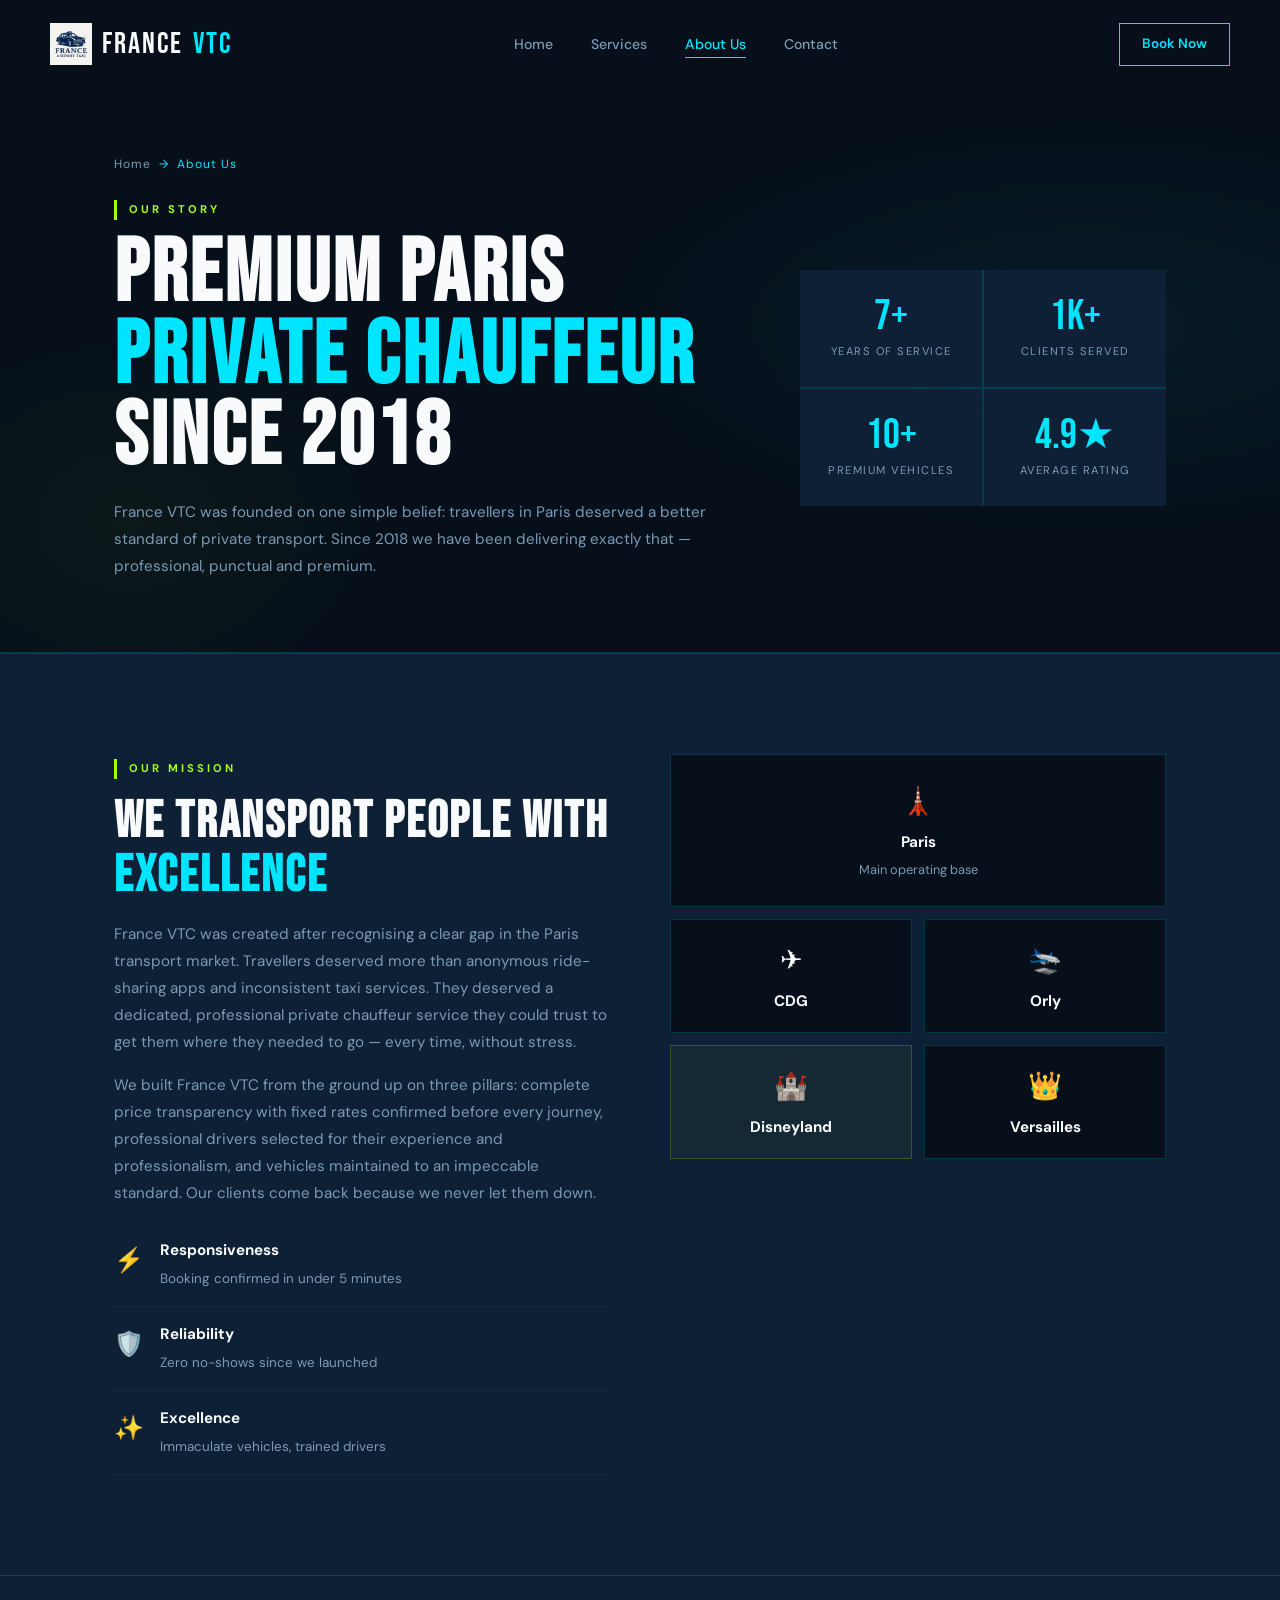
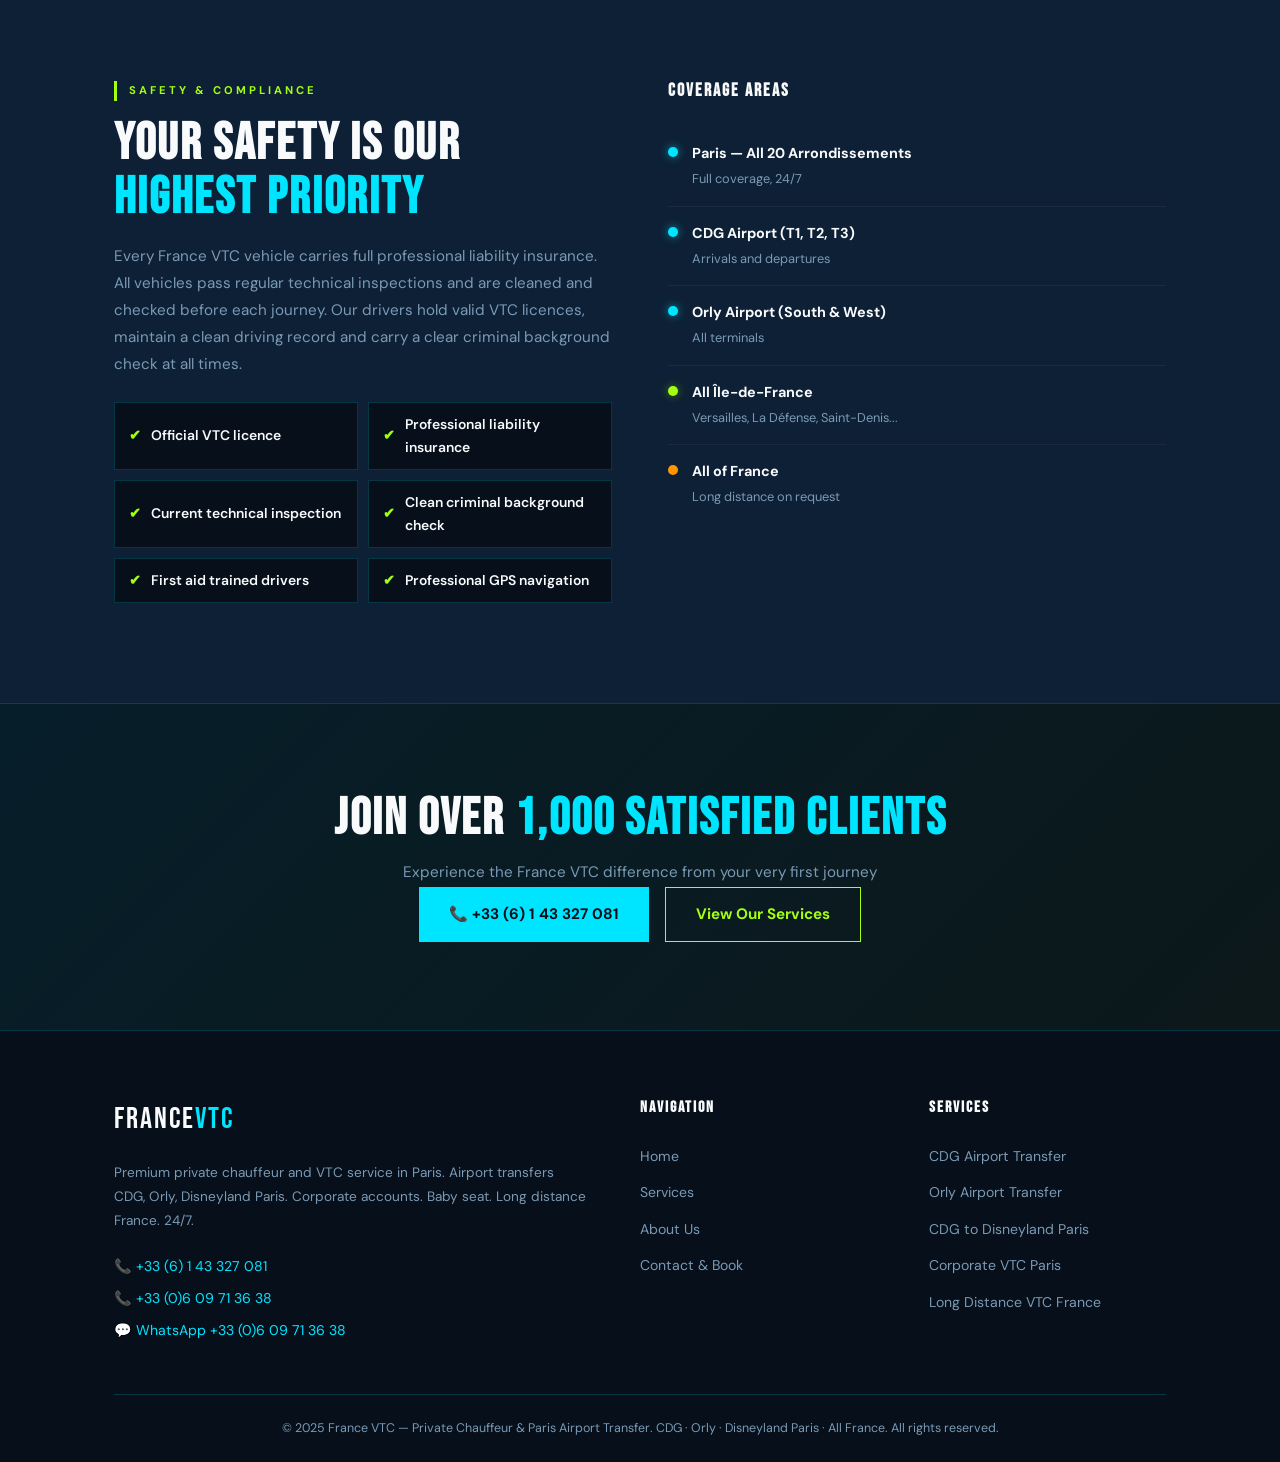
==== about.html @ c07869f2 "Initial commit" ====
<!DOCTYPE html>
<html lang="en">
<head>
  <meta charset="UTF-8">
  <meta name="viewport" content="width=device-width, initial-scale=1.0">
  <title>About France VTC – Paris Private Chauffeur Service Since 2018 | Our Story & Fleet</title>
  <meta name="description" content="Learn about France VTC — Paris's premium private chauffeur service since 2018. Professional drivers, executive fleet, full coverage across Paris, CDG, Orly, Disneyland and all of France.">
  <meta name="keywords" content="about France VTC, France VTC Paris history, private chauffeur Paris, VTC professional drivers, executive fleet Paris, France VTC coverage, VTC Paris Île-de-France">
  <meta name="robots" content="index, follow">
  <meta name="author" content="France VTC">
  <meta name="geo.region" content="FR-IDF">
  <link rel="canonical" href="https://www.francevtc.fr/about.html">
  <meta property="og:type" content="website">
  <meta property="og:site_name" content="France VTC">
  <meta property="og:url" content="https://www.francevtc.fr/about.html">
  <meta property="og:title" content="About France VTC – Paris Private Chauffeur Since 2018">
  <meta property="og:description" content="France VTC is Paris's trusted private chauffeur service. Professional drivers, executive fleet, 24/7 availability across Paris, CDG, Orly and all of France.">
  <meta property="og:image" content="https://www.francevtc.fr/og-about.webp">
  <meta property="og:locale" content="en_GB">
  <meta name="twitter:card" content="summary_large_image">
  <meta name="twitter:title" content="About France VTC – Paris Private Chauffeur Since 2018">
  <meta name="twitter:description" content="France VTC — premium VTC Paris since 2018. Professional drivers, executive fleet, all airports.">

  <link rel="stylesheet" href="style-about.css">
  <link rel="preconnect" href="https://fonts.googleapis.com">
  <link rel="preconnect" href="https://fonts.gstatic.com" crossorigin>
  <link href="https://fonts.googleapis.com/css2?family=Bebas+Neue&family=DM+Sans:wght@300;400;500;700&display=swap" rel="stylesheet">
</head>
<body>

<nav class="navbar" id="navbar" role="navigation" aria-label="Main navigation">
  <div class="nav-inner">
    <a href="index.html" class="nav-logo" aria-label="France VTC – Home">
  <img src="logo.png" alt="France VTC Logo" class="logo-img">
  FRANCE<span>VTC</span>
</a>
    <ul class="nav-links" role="list">
      <li><a href="index.html">Home</a></li>
      <li><a href="services.html">Services</a></li>
      <li><a href="about.html" class="active" aria-current="page">About Us</a></li>
      <li><a href="contact.html">Contact</a></li>
    </ul>
    <a href="tel:+33614332708" class="nav-cta">Book Now</a>
    <button class="burger" id="burger" aria-label="Toggle mobile menu" aria-expanded="false">&#9776;</button>
  </div>
  <div class="mobile-menu" id="mobileMenu" aria-hidden="true">
    <a href="index.html">Home</a><a href="services.html">Services</a>
    <a href="about.html">About Us</a><a href="contact.html">Contact</a>
    <a href="tel:+33614332708" class="mob-cta">Book Now</a>
  </div>
</nav>

<!-- HERO -->
<header class="about-hero" aria-labelledby="about-title">
  <div class="ah-bg" aria-hidden="true"></div>
  <div class="container">
    <nav class="breadcrumb" aria-label="Breadcrumb">
      <a href="index.html">Home</a><span aria-hidden="true">→</span><span>About Us</span>
    </nav>
    <div class="ah-inner">
      <div class="ah-text">
        <p class="section-tag">Our Story</p>
        <h1 id="about-title" class="ah-title">Premium Paris<br><span class="neon">Private Chauffeur</span><br>Since 2018</h1>
        <p>France VTC was founded on one simple belief: travellers in Paris deserved a better standard of private transport. Since 2018 we have been delivering exactly that — professional, punctual and premium.</p>
      </div>
      <div class="ah-stats" aria-label="France VTC key figures">
        <div class="hs"><span class="hs-num">7+</span><span class="hs-label">Years of Service</span></div>
        <div class="hs"><span class="hs-num">1K+</span><span class="hs-label">Clients Served</span></div>
        <div class="hs"><span class="hs-num">10+</span><span class="hs-label">Premium Vehicles</span></div>
        <div class="hs"><span class="hs-num">4.9★</span><span class="hs-label">Average Rating</span></div>
      </div>
    </div>
  </div>
</header>

<!-- MISSION -->
<section class="mission" aria-labelledby="mission-heading">
  <div class="container">
    <div class="mission-grid">
      <div class="mission-text fade-up">
        <p class="section-tag">Our Mission</p>
        <h2 id="mission-heading">We Transport People with <span class="neon">Excellence</span></h2>
        <p>France VTC was created after recognising a clear gap in the Paris transport market. Travellers deserved more than anonymous ride-sharing apps and inconsistent taxi services. They deserved a dedicated, professional private chauffeur service they could trust to get them where they needed to go — every time, without stress.</p>
        <p>We built France VTC from the ground up on three pillars: complete price transparency with fixed rates confirmed before every journey, professional drivers selected for their experience and professionalism, and vehicles maintained to an impeccable standard. Our clients come back because we never let them down.</p>
        <div class="mission-values">
          <div class="mv"><span class="mv-icon" aria-hidden="true">⚡</span><div><strong>Responsiveness</strong><p>Booking confirmed in under 5 minutes</p></div></div>
          <div class="mv"><span class="mv-icon" aria-hidden="true">🛡️</span><div><strong>Reliability</strong><p>Zero no-shows since we launched</p></div></div>
          <div class="mv"><span class="mv-icon" aria-hidden="true">✨</span><div><strong>Excellence</strong><p>Immaculate vehicles, trained drivers</p></div></div>
        </div>
      </div>
      <div class="mission-visual fade-up" aria-hidden="true">
        <div class="city-grid">
          <div class="cg big"><span class="cg-icon">🗼</span><strong>Paris</strong><p>Main operating base</p></div>
          <div class="cg"><span class="cg-icon">✈</span><strong>CDG</strong></div>
          <div class="cg"><span class="cg-icon">🛬</span><strong>Orly</strong></div>
          <div class="cg accent"><span class="cg-icon">🏰</span><strong>Disneyland</strong></div>
          <div class="cg"><span class="cg-icon">👑</span><strong>Versailles</strong></div>
        </div>
      </div>
    </div>
  </div>
</section>





<!-- SAFETY -->
<section class="safety-section" aria-labelledby="safety-heading">
  <div class="container">
    <div class="safety-grid">
      <div class="safety-text fade-up">
        <p class="section-tag">Safety &amp; Compliance</p>
        <h2 id="safety-heading">Your Safety is Our <span class="neon">Highest Priority</span></h2>
        <p>Every France VTC vehicle carries full professional liability insurance. All vehicles pass regular technical inspections and are cleaned and checked before each journey. Our drivers hold valid VTC licences, maintain a clean driving record and carry a clear criminal background check at all times.</p>
        <div class="safety-badges" role="list">
          <div class="sb" role="listitem"><span aria-hidden="true">✔</span> Official VTC licence</div>
          <div class="sb" role="listitem"><span aria-hidden="true">✔</span> Professional liability insurance</div>
          <div class="sb" role="listitem"><span aria-hidden="true">✔</span> Current technical inspection</div>
          <div class="sb" role="listitem"><span aria-hidden="true">✔</span> Clean criminal background check</div>
          <div class="sb" role="listitem"><span aria-hidden="true">✔</span> First aid trained drivers</div>
          <div class="sb" role="listitem"><span aria-hidden="true">✔</span> Professional GPS navigation</div>
        </div>
      </div>
      <div class="coverage fade-up">
        <h3>Coverage Areas</h3>
        <div class="zones" role="list">
          <div class="zone" role="listitem"><span class="zdot primary" aria-hidden="true"></span><div><strong>Paris — All 20 Arrondissements</strong><p>Full coverage, 24/7</p></div></div>
          <div class="zone" role="listitem"><span class="zdot primary" aria-hidden="true"></span><div><strong>CDG Airport (T1, T2, T3)</strong><p>Arrivals and departures</p></div></div>
          <div class="zone" role="listitem"><span class="zdot primary" aria-hidden="true"></span><div><strong>Orly Airport (South &amp; West)</strong><p>All terminals</p></div></div>
          <div class="zone" role="listitem"><span class="zdot secondary" aria-hidden="true"></span><div><strong>All Île-de-France</strong><p>Versailles, La Défense, Saint-Denis...</p></div></div>
          <div class="zone" role="listitem"><span class="zdot accent" aria-hidden="true"></span><div><strong>All of France</strong><p>Long distance on request</p></div></div>
        </div>
      </div>
    </div>
  </div>
</section>

<!-- CTA -->
<section class="cta-banner" aria-labelledby="cta-heading">
  <div class="container">
    <h2 id="cta-heading">Join Over <span class="neon">1,000 Satisfied Clients</span></h2>
    <p>Experience the France VTC difference from your very first journey</p>
    <div class="cta-btns">
      <a href="tel:+33614332708" class="btn-primary pulse">📞 +33 (6) 1 43 327 081</a>
      <a href="services.html" class="btn-secondary">View Our Services</a>
    </div>
  </div>
</section>

<footer class="footer" role="contentinfo">
  <div class="container">
    <div class="footer-grid">
      <div class="footer-brand">
        <a href="index.html" class="nav-logo">FRANCE<span>VTC</span></a>
        <p>Premium private chauffeur and VTC service in Paris. Airport transfers CDG, Orly, Disneyland Paris. Corporate accounts. Baby seat. Long distance France. 24/7.</p>
        <div class="footer-phones">
          <a href="tel:+33614332708">📞 +33 (6) 1 43 327 081</a>
          <a href="tel:+33609713638">📞 +33 (0)6 09 71 36 38</a>
          <a href="https://wa.me/33609713638" target="_blank" rel="noopener noreferrer">💬 WhatsApp +33 (0)6 09 71 36 38</a>
        </div>
      </div>
      <div class="footer-links">
        <h3>Navigation</h3>
        <ul role="list">
          <li><a href="index.html">Home</a></li>
          <li><a href="services.html">Services</a></li>
          <li><a href="about.html">About Us</a></li>
          <li><a href="contact.html">Contact &amp; Book</a></li>
        </ul>
      </div>
      <div class="footer-services">
        <h3>Services</h3>
        <ul role="list">
          <li><a href="services.html">CDG Airport Transfer</a></li>
          <li><a href="services.html">Orly Airport Transfer</a></li>
          <li><a href="services.html">CDG to Disneyland Paris</a></li>
          <li><a href="services.html">Corporate VTC Paris</a></li>
          <li><a href="services.html">Long Distance VTC France</a></li>
        </ul>
      </div>
    </div>
    <div class="footer-bottom">
      <p>© 2025 France VTC — Private Chauffeur &amp; Paris Airport Transfer. CDG · Orly · Disneyland Paris · All France. All rights reserved.</p>
    </div>
  </div>
</footer>

<script>
  window.addEventListener('scroll', () => { document.getElementById('navbar').classList.toggle('scrolled', window.scrollY > 50); }, { passive: true });
  const b = document.getElementById('burger'), m = document.getElementById('mobileMenu');
  b.addEventListener('click', () => { const o = m.classList.toggle('open'); b.setAttribute('aria-expanded', o); m.setAttribute('aria-hidden', !o); });
  const els = document.querySelectorAll('.fade-up');
  const ob = new IntersectionObserver(entries => { entries.forEach((e,i) => { if (!e.isIntersecting) return; setTimeout(() => e.target.classList.add('visible'), i * 70); ob.unobserve(e.target); }); }, { threshold: 0.1 });
  els.forEach(el => ob.observe(el));
</script>
</body>
</html>
---- style-about.css ----
/* ============================================================
   FRANCE VTC — ABOUT PAGE STYLES
   Design: Data Dashboard / Urban Pulse
   ============================================================ */
:root{--navy-deep:#060f1a;--navy-mid:#0e2035;--cyan:#00E5FF;--cyan-faint:rgba(0,229,255,0.07);--cyan-dim:rgba(0,229,255,0.14);--white:#F8FAFC;--lime:#A3FF12;--muted:#7a9ab5;--border:rgba(0,229,255,0.18);--font-head:'Bebas Neue',sans-serif;--font-body:'DM Sans',sans-serif}
*,*::before,*::after{box-sizing:border-box;margin:0;padding:0}
html{scroll-behavior:smooth}
body{background:var(--navy-deep);color:var(--white);font-family:var(--font-body);line-height:1.65;overflow-x:hidden}
a{text-decoration:none;color:inherit} ul,ol{list-style:none}
.container{max-width:1100px;margin:0 auto;padding:0 24px}
p{color:var(--muted);line-height:1.78;font-size:.95rem}
strong{color:var(--white)}
.neon{color:var(--cyan)}
.section-tag{display:inline-block;font-size:.7rem;letter-spacing:3px;text-transform:uppercase;font-weight:700;color:var(--lime);border-left:3px solid var(--lime);padding-left:12px;margin-bottom:14px}
h2{font-family:var(--font-head);font-size:clamp(1.9rem,4vw,3.2rem);letter-spacing:2px;text-transform:uppercase;line-height:1.05;margin-bottom:18px}
.section-sub{color:var(--muted);max-width:580px;margin-bottom:44px;font-size:1rem}
.breadcrumb{display:flex;align-items:center;gap:8px;font-size:.75rem;color:var(--muted);letter-spacing:1px;margin-bottom:20px}
.breadcrumb a:hover{color:var(--cyan)} .breadcrumb span{color:var(--cyan)}
/* BUTTONS */
.btn-primary{display:inline-flex;align-items:center;gap:8px;background:var(--cyan);color:var(--navy-deep);padding:14px 30px;font-weight:700;font-size:.95rem;transition:all .3s}
.btn-primary:hover{background:#00ccee;transform:translateY(-2px);box-shadow:0 10px 30px rgba(0,229,255,.35)}
.btn-secondary{display:inline-flex;align-items:center;gap:8px;border:1.5px solid var(--lime);color:var(--lime);padding:14px 30px;font-weight:700;font-size:.95rem;transition:all .3s}
.btn-secondary:hover{background:var(--lime);color:var(--navy-deep)}
.pulse{animation:ctaPulse 2.8s ease-in-out infinite}
@keyframes ctaPulse{0%,100%{box-shadow:0 0 0 0 rgba(0,229,255,.45)}50%{box-shadow:0 0 0 14px rgba(0,229,255,0)}}
/* NAVBAR */
.nav-logo {
  display: flex;
  align-items: center;
  gap: 10px;
  font-family: var(--font-head);
  font-size: 1.85rem;
  letter-spacing: 2px;
}

.logo-img {
  height: 42px;   /* adjust size if needed */
  width: auto;
  display: block;
}
.navbar{position:fixed;top:0;left:0;right:0;z-index:999;padding:20px 40px;transition:all .35s}
.navbar.scrolled{background:rgba(6,15,26,.94);backdrop-filter:blur(18px);padding:13px 40px;border-bottom:1px solid var(--border)}
.nav-inner{display:flex;align-items:center;justify-content:space-between;max-width:1180px;margin:0 auto}
.nav-logo{font-family:var(--font-head);font-size:1.85rem;letter-spacing:2px}
.nav-logo span{color:var(--cyan)}
.nav-links{display:flex;gap:38px}
.nav-links a{font-size:.88rem;font-weight:500;color:var(--muted);position:relative;transition:color .3s}
.nav-links a::after{content:'';position:absolute;bottom:-5px;left:0;width:0;height:1px;background:var(--cyan);transition:width .3s}
.nav-links a:hover,.nav-links a.active{color:var(--cyan)}
.nav-links a:hover::after,.nav-links a.active::after{width:100%}
.nav-cta{border:1.5px solid var(--cyan);color:var(--cyan);padding:9px 22px;font-size:.85rem;font-weight:600;transition:all .3s}
.nav-cta:hover{background:var(--cyan);color:var(--navy-deep)}
.burger{display:none;background:none;border:none;color:var(--white);font-size:1.5rem;cursor:pointer}
.mobile-menu{display:none;flex-direction:column;background:var(--navy-deep);border-top:1px solid var(--border);padding:8px 0}
.mobile-menu.open{display:flex}
.mobile-menu a{padding:13px 28px;font-size:1rem;color:var(--muted);transition:color .3s}
.mobile-menu a:hover{color:var(--cyan)}
.mob-cta{color:var(--cyan)!important;font-weight:700}
/* HERO */
.about-hero{padding:155px 0 72px;background:var(--navy-deep);position:relative;overflow:hidden;border-bottom:1px solid var(--border)}
.ah-bg{position:absolute;inset:0;background:radial-gradient(ellipse 60% 50% at 85% 50%,rgba(0,229,255,.06),transparent 65%),radial-gradient(ellipse 40% 60% at 10% 80%,rgba(163,255,18,.04),transparent 55%);pointer-events:none}
.ah-inner{display:grid;grid-template-columns:1fr auto;gap:56px;align-items:center;position:relative;z-index:2}
.ah-title{font-family:var(--font-head);font-size:clamp(3rem,7vw,5.5rem);letter-spacing:3px;text-transform:uppercase;line-height:.93;margin-bottom:20px}
.ah-stats{display:grid;grid-template-columns:1fr 1fr;gap:2px;background:var(--border);min-width:260px}
.hs{background:var(--navy-mid);padding:26px 28px;text-align:center}
.hs-num{display:block;font-family:var(--font-head);font-size:2.6rem;color:var(--cyan);line-height:1}
.hs-label{display:block;font-size:.7rem;color:var(--muted);letter-spacing:1.5px;text-transform:uppercase;margin-top:5px}
/* MISSION */
.mission{padding:100px 0;background:var(--navy-mid);border-top:1px solid var(--border)}
.mission-grid{display:grid;grid-template-columns:1fr 1fr;gap:60px;align-items:start}
.mission-text p{margin-bottom:16px}
.mv{display:flex;align-items:flex-start;gap:16px;padding:15px 0;border-bottom:1px solid rgba(255,255,255,.05)}
.mv-icon{font-size:1.5rem;flex-shrink:0;margin-top:2px}
.mv strong{display:block;font-size:.95rem;margin-bottom:4px;color:var(--white)}
.mv p{font-size:.84rem;color:var(--muted);margin:0}
.city-grid{display:grid;grid-template-columns:1fr 1fr;gap:12px}
.cg{background:var(--navy-deep);border:1px solid var(--border);padding:18px;text-align:center;transition:all .3s}
.cg:hover{border-color:var(--cyan);transform:translateY(-3px)}
.cg.big{grid-column:span 2;padding:24px}
.cg.accent{background:rgba(163,255,18,.04);border-color:rgba(163,255,18,.22)}
.cg-icon{display:block;font-size:1.7rem;margin-bottom:6px}
.cg strong{display:block;font-size:.95rem;font-weight:700}
.cg p{font-size:.8rem;color:var(--muted);margin:4px 0 0}
/* TIMELINE */
.timeline-section{padding:100px 0;background:var(--navy-deep);border-top:1px solid var(--border)}
.timeline{position:relative;margin-top:56px;padding-left:0}
.timeline::before{content:'';position:absolute;left:120px;top:0;bottom:0;width:1px;background:var(--border)}
.tl-item{display:grid;grid-template-columns:100px 24px 1fr;gap:0 24px;align-items:start;margin-bottom:44px;position:relative}
.tl-year{font-family:var(--font-head);font-size:1.5rem;color:var(--muted);letter-spacing:2px;text-align:right;padding-top:4px}
.tl-dot{width:12px;height:12px;border:2px solid var(--cyan);background:var(--navy-deep);border-radius:50%;margin-top:8px;flex-shrink:0;position:relative;z-index:1;margin-left:-6px}
.tl-dot.active{background:var(--cyan);box-shadow:0 0 14px rgba(0,229,255,.6)}
.tl-content{background:var(--navy-mid);border:1px solid var(--border);padding:20px 24px;transition:border-color .3s}
.tl-content:hover{border-color:var(--cyan)}
.tl-content.highlight{border-color:rgba(163,255,18,.4);background:rgba(163,255,18,.03)}
.tl-content h3{font-size:1rem;font-weight:700;margin-bottom:8px;color:var(--white)}
.tl-content p{font-size:.87rem;color:var(--muted);margin:0;line-height:1.7}
/* DRIVERS */
.drivers-section{padding:100px 0;background:var(--navy-mid);border-top:1px solid var(--border)}
.drivers-grid{display:grid;grid-template-columns:repeat(4,1fr);gap:18px;margin-top:44px}
.driver-card{background:var(--navy-deep);border:1px solid var(--border);padding:28px 22px;text-align:center;transition:all .3s}
.driver-card:hover{border-color:var(--cyan);transform:translateY(-4px)}
.driver-icon{font-size:2.4rem;margin-bottom:16px}
.driver-card h3{font-size:.95rem;font-weight:700;margin-bottom:10px;color:var(--white)}
.driver-card p{font-size:.84rem;color:var(--muted);margin:0;line-height:1.65}
/* FLEET */
.fleet-section{padding:100px 0;background:var(--navy-deep);border-top:1px solid var(--border)}
.fleet-list{display:flex;flex-direction:column;gap:14px;margin-top:44px}
.fl-item{background:var(--navy-mid);border:1px solid var(--border);padding:22px 28px;display:grid;grid-template-columns:1fr auto;gap:20px;align-items:center;transition:border-color .3s}
.fl-item:hover{border-color:var(--cyan)}
.fl-left{display:flex;align-items:center;gap:18px}
.fl-icon{font-size:2rem;flex-shrink:0}
.fl-left h3{font-size:1rem;font-weight:700;margin-bottom:4px;color:var(--white)}
.fl-type{font-size:.72rem;color:var(--muted);letter-spacing:1px;text-transform:uppercase}
.fl-specs{display:flex;gap:8px;flex-wrap:wrap}
.fl-specs span{font-size:.74rem;border:1px solid var(--border);padding:4px 10px;color:var(--muted)}
.fl-bar{width:100%;height:2px;background:var(--border);grid-column:1/-1}
.fl-fill{height:100%;width:var(--w,100%);background:linear-gradient(90deg,var(--cyan),#00b3cc)}
.fl-fill.lime{background:linear-gradient(90deg,var(--lime),#7acc08)}
/* SAFETY */
.safety-section{padding:100px 0;background:var(--navy-mid);border-top:1px solid var(--border)}
.safety-grid{display:grid;grid-template-columns:1fr 1fr;gap:56px;align-items:start}
.safety-text p{margin-bottom:16px}
.safety-badges{display:grid;grid-template-columns:1fr 1fr;gap:10px;margin-top:24px}
.sb{display:flex;align-items:center;gap:10px;font-size:.87rem;font-weight:600;padding:10px 14px;background:var(--navy-deep);border:1px solid var(--border)}
.sb span{color:var(--lime)}
.coverage h3{font-family:var(--font-head);font-size:1.1rem;letter-spacing:2px;text-transform:uppercase;margin-bottom:22px;color:var(--white)}
.zones{display:flex;flex-direction:column}
.zone{display:flex;align-items:flex-start;gap:14px;padding:15px 0;border-bottom:1px solid rgba(255,255,255,.05)}
.zone:last-child{border-bottom:none}
.zdot{width:10px;height:10px;border-radius:50%;flex-shrink:0;margin-top:5px}
.zdot.primary{background:var(--cyan);box-shadow:0 0 8px rgba(0,229,255,.6)}
.zdot.secondary{background:var(--lime);box-shadow:0 0 8px rgba(163,255,18,.4)}
.zdot.accent{background:#ff9500}
.zone strong{display:block;font-size:.9rem;margin-bottom:2px;color:var(--white)}
.zone p{font-size:.8rem;color:var(--muted);margin:0}
/* CTA */
.cta-banner{padding:88px 0;text-align:center;background:linear-gradient(135deg,rgba(0,229,255,.07),rgba(163,255,18,.04));border-top:1px solid var(--border)}
.cta-banner h2{margin-bottom:14px}
.cta-banner>p{color:var(--muted);margin-bottom:38px}
.cta-btns{display:flex;gap:16px;justify-content:center;flex-wrap:wrap}
/* FOOTER */
.footer{background:var(--navy-deep);border-top:1px solid var(--border);padding:64px 0 0}
.footer-grid{display:grid;grid-template-columns:2fr 1fr 1fr;gap:52px;padding-bottom:52px}
.footer-brand .nav-logo{display:block;margin-bottom:18px}
.footer-brand p{font-size:.85rem;color:var(--muted);line-height:1.75;margin-bottom:22px}
.footer-phones{display:flex;flex-direction:column;gap:9px}
.footer-phones a{font-size:.88rem;color:var(--cyan);transition:color .3s}
.footer-phones a:hover{color:var(--white)}
.footer-links h3,.footer-services h3{font-family:var(--font-head);font-size:1rem;letter-spacing:2px;text-transform:uppercase;color:var(--white);margin-bottom:22px}
.footer-links li,.footer-services li{margin-bottom:10px}
.footer-links a,.footer-services a{font-size:.88rem;color:var(--muted);transition:color .3s}
.footer-links a:hover,.footer-services a:hover{color:var(--cyan)}
.footer-bottom{border-top:1px solid var(--border);padding:22px 0;text-align:center}
.footer-bottom p{font-size:.78rem;color:var(--muted)}
/* ANIMATIONS */
.fade-up{opacity:0;transform:translateY(28px);transition:all .65s ease}
.fade-up.visible{opacity:1;transform:translateY(0)}
/* RESPONSIVE */
@media(max-width:900px){
  .nav-links,.nav-cta{display:none} .burger{display:block}
  .navbar{padding:16px 20px} .navbar.scrolled{padding:12px 20px}
  .ah-inner{grid-template-columns:1fr} .ah-stats{grid-template-columns:1fr 1fr}
  .mission-grid{grid-template-columns:1fr}
  .drivers-grid{grid-template-columns:1fr 1fr}
  .safety-grid{grid-template-columns:1fr}
  .footer-grid{grid-template-columns:1fr;gap:36px}
  .timeline::before{left:80px}
  .tl-item{grid-template-columns:70px 20px 1fr;gap:0 14px}
  .tl-year{font-size:1.1rem}
  .fl-item{grid-template-columns:1fr} .fl-left{flex-wrap:wrap}
}
@media(max-width:480px){
  .drivers-grid{grid-template-columns:1fr}
  .safety-badges{grid-template-columns:1fr}
  .cta-btns{flex-direction:column;align-items:center}
}
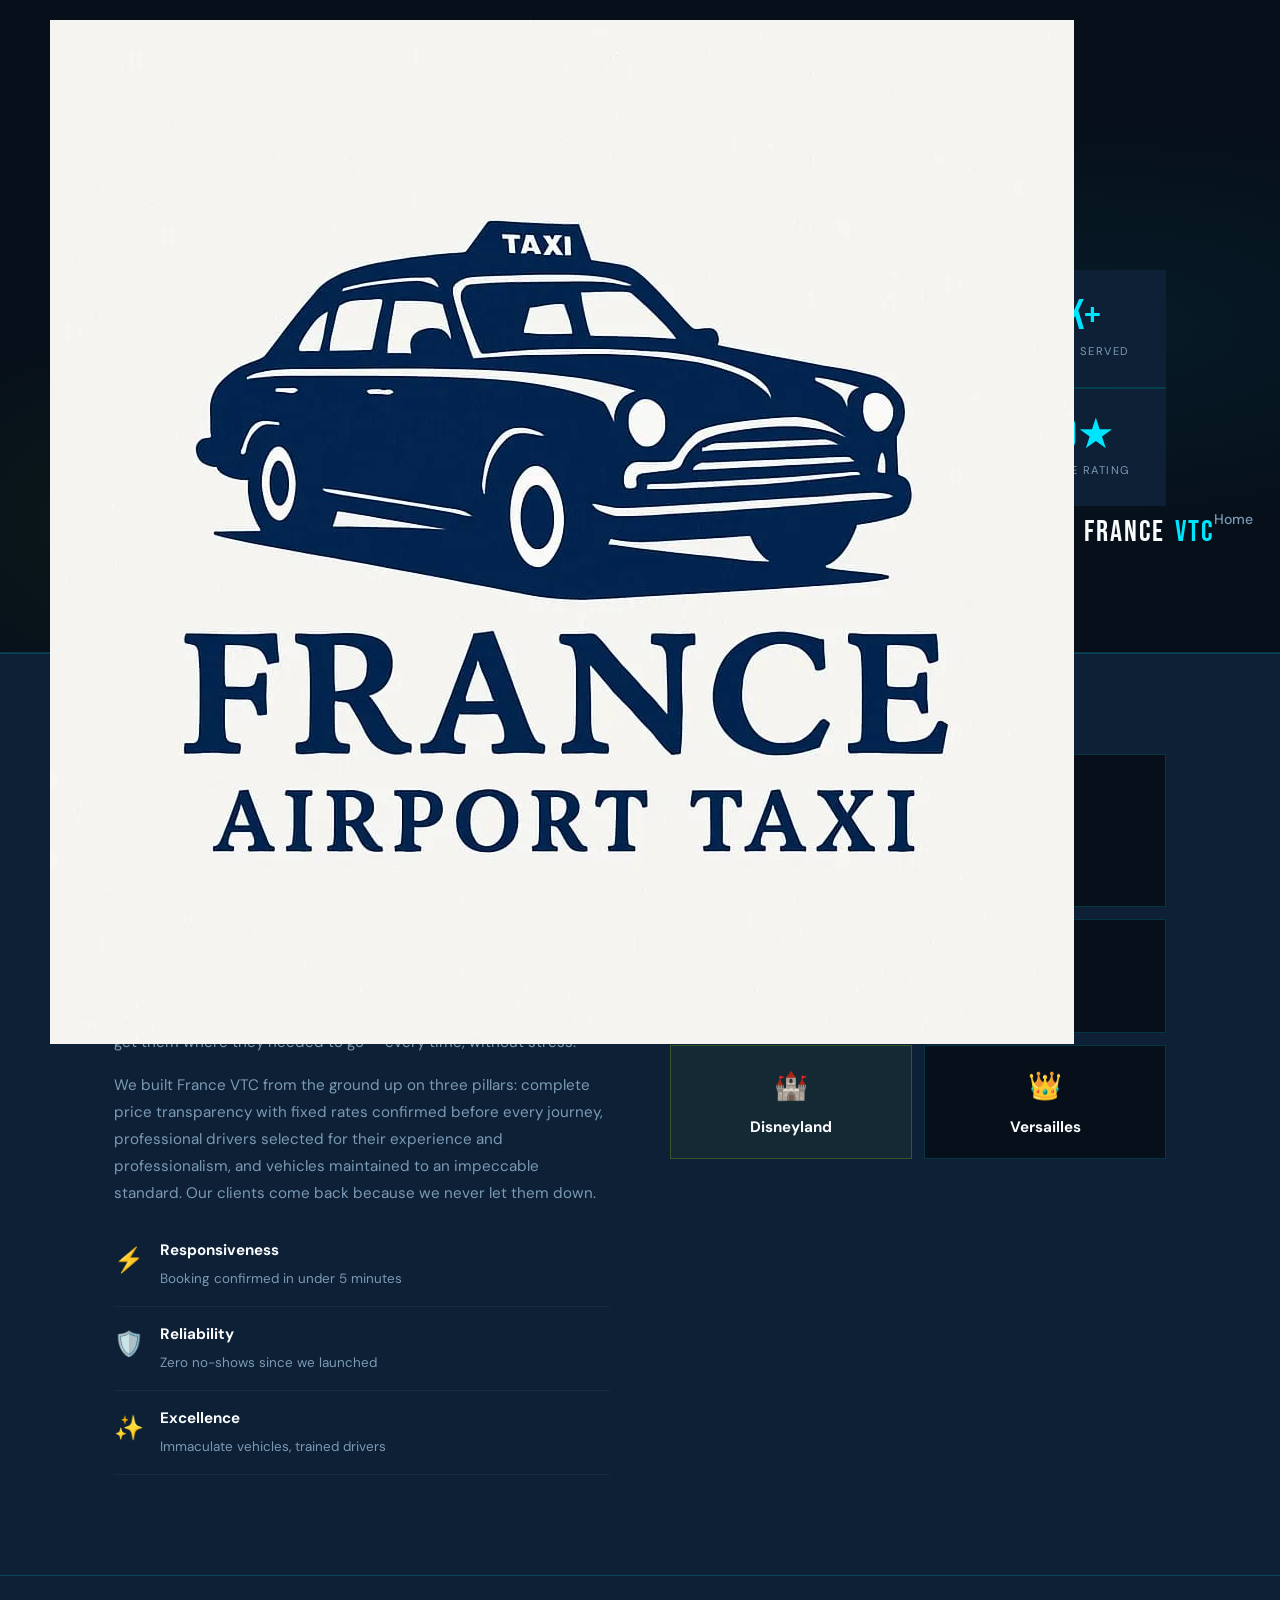
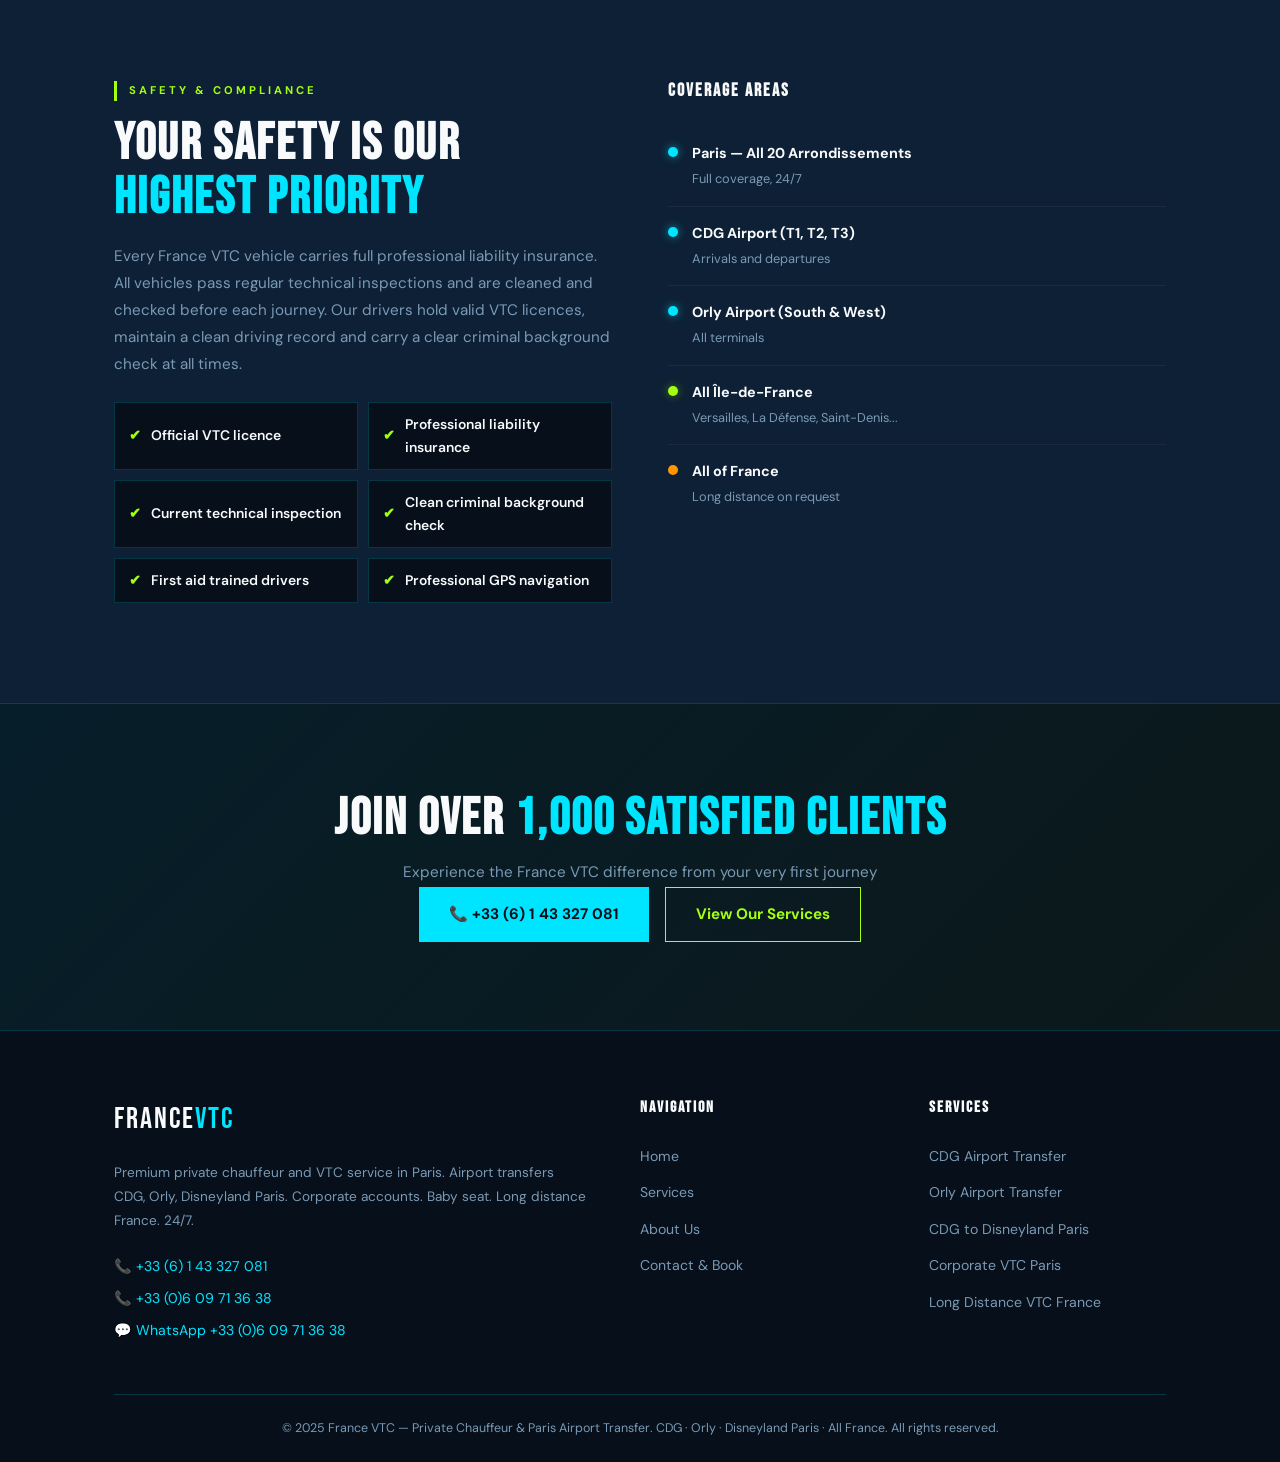
==== commit b6a67c04: "uu" ====
--- a/about.html
+++ b/about.html
@@ -9,13 +9,13 @@
   <meta name="robots" content="index, follow">
   <meta name="author" content="France VTC">
   <meta name="geo.region" content="FR-IDF">
-  <link rel="canonical" href="https://www.francevtc.fr/about.html">
+  <link rel="canonical" href="https://www.franceairporttaxi.com/about.html">
   <meta property="og:type" content="website">
   <meta property="og:site_name" content="France VTC">
-  <meta property="og:url" content="https://www.francevtc.fr/about.html">
+  <meta property="og:url" content="https://www.franceairporttaxi.com/about.html">
   <meta property="og:title" content="About France VTC – Paris Private Chauffeur Since 2018">
   <meta property="og:description" content="France VTC is Paris's trusted private chauffeur service. Professional drivers, executive fleet, 24/7 availability across Paris, CDG, Orly and all of France.">
-  <meta property="og:image" content="https://www.francevtc.fr/og-about.webp">
+  <meta property="og:image" content="https://www.franceairporttaxi.com/og-about.webp">
   <meta property="og:locale" content="en_GB">
   <meta name="twitter:card" content="summary_large_image">
   <meta name="twitter:title" content="About France VTC – Paris Private Chauffeur Since 2018">
@@ -31,7 +31,7 @@
 <nav class="navbar" id="navbar" role="navigation" aria-label="Main navigation">
   <div class="nav-inner">
     <a href="index.html" class="nav-logo" aria-label="France VTC – Home">
-  <img src="logo.png" alt="France VTC Logo" class="logo-img">
+  <img src="images/logo_11zon.webp" alt="logo" loading="lazy">
   FRANCE<span>VTC</span>
 </a>
     <ul class="nav-links" role="list">
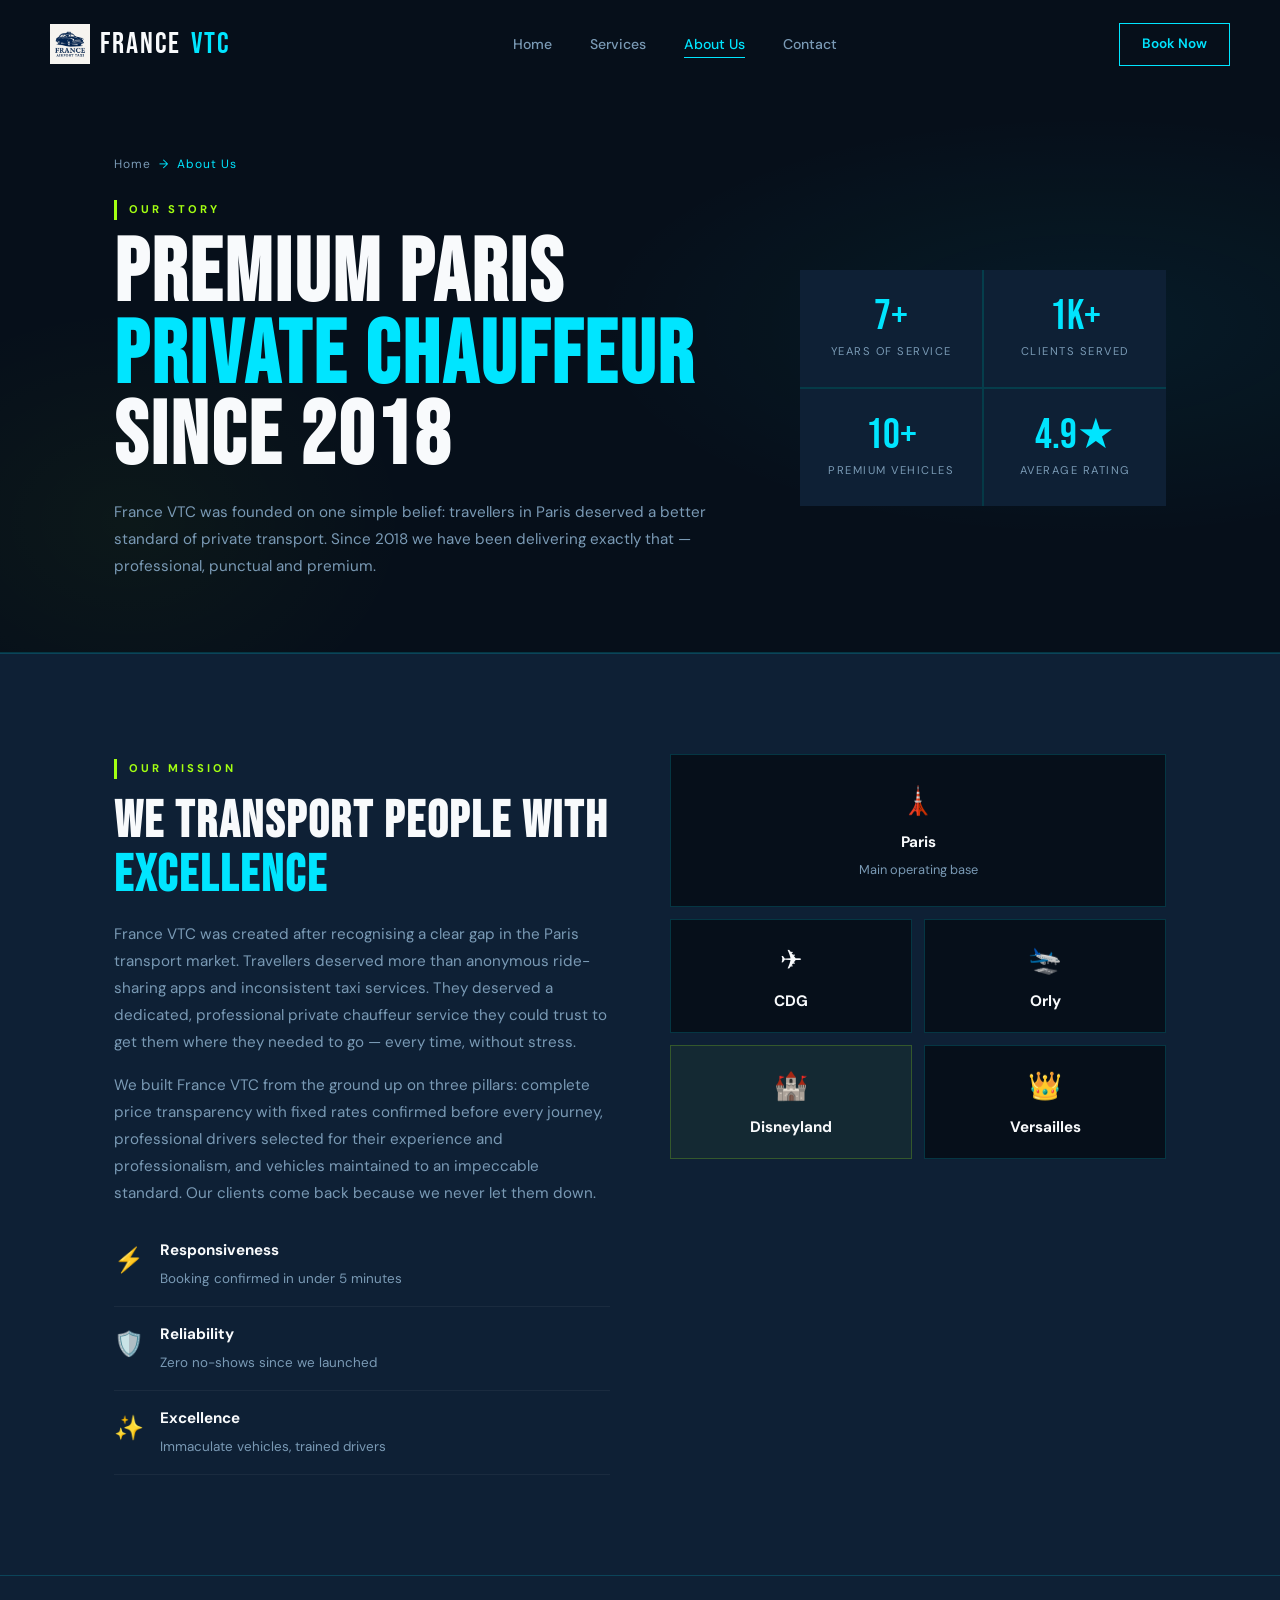
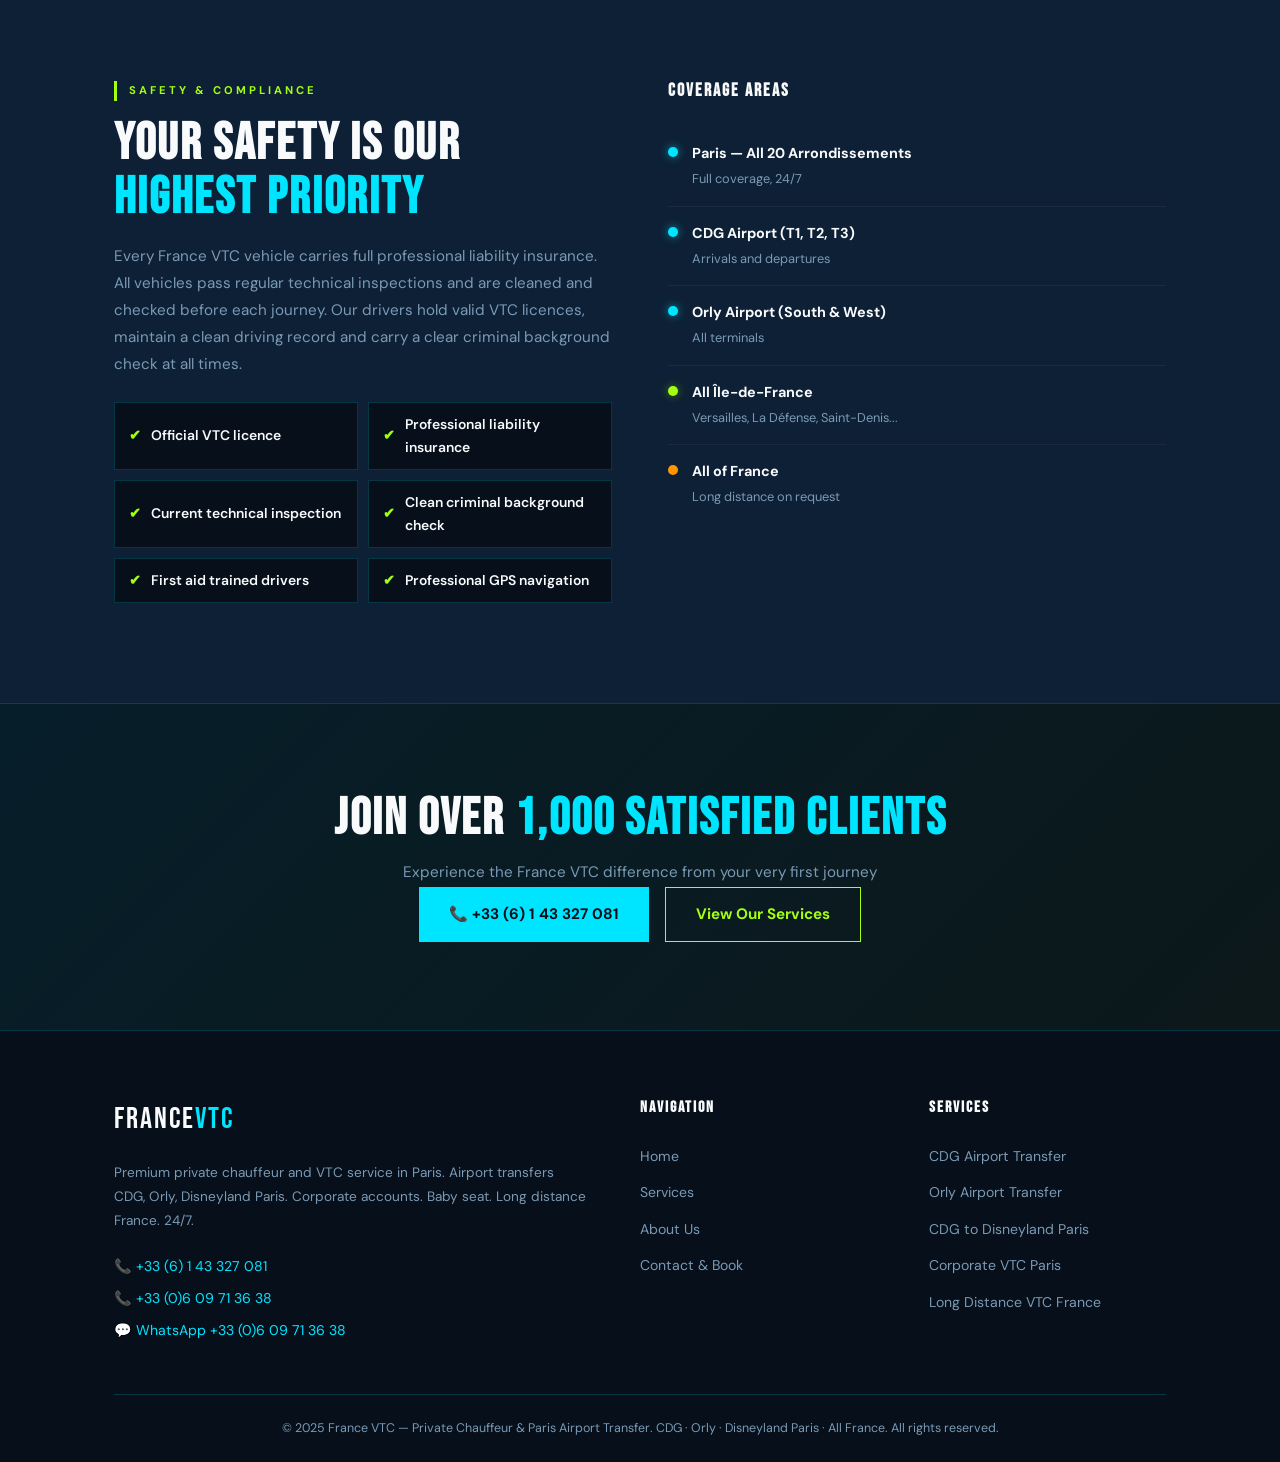
==== commit 024007de: "t" ====
--- a/about.html
+++ b/about.html
@@ -31,7 +31,7 @@
 <nav class="navbar" id="navbar" role="navigation" aria-label="Main navigation">
   <div class="nav-inner">
     <a href="index.html" class="nav-logo" aria-label="France VTC – Home">
-  <img src="images/logo_11zon.webp" alt="logo" loading="lazy">
+   <img src="images/logo_11zon.webp" alt="logo" loading="lazy" height="40px" weight="40px">
   FRANCE<span>VTC</span>
 </a>
     <ul class="nav-links" role="list">
